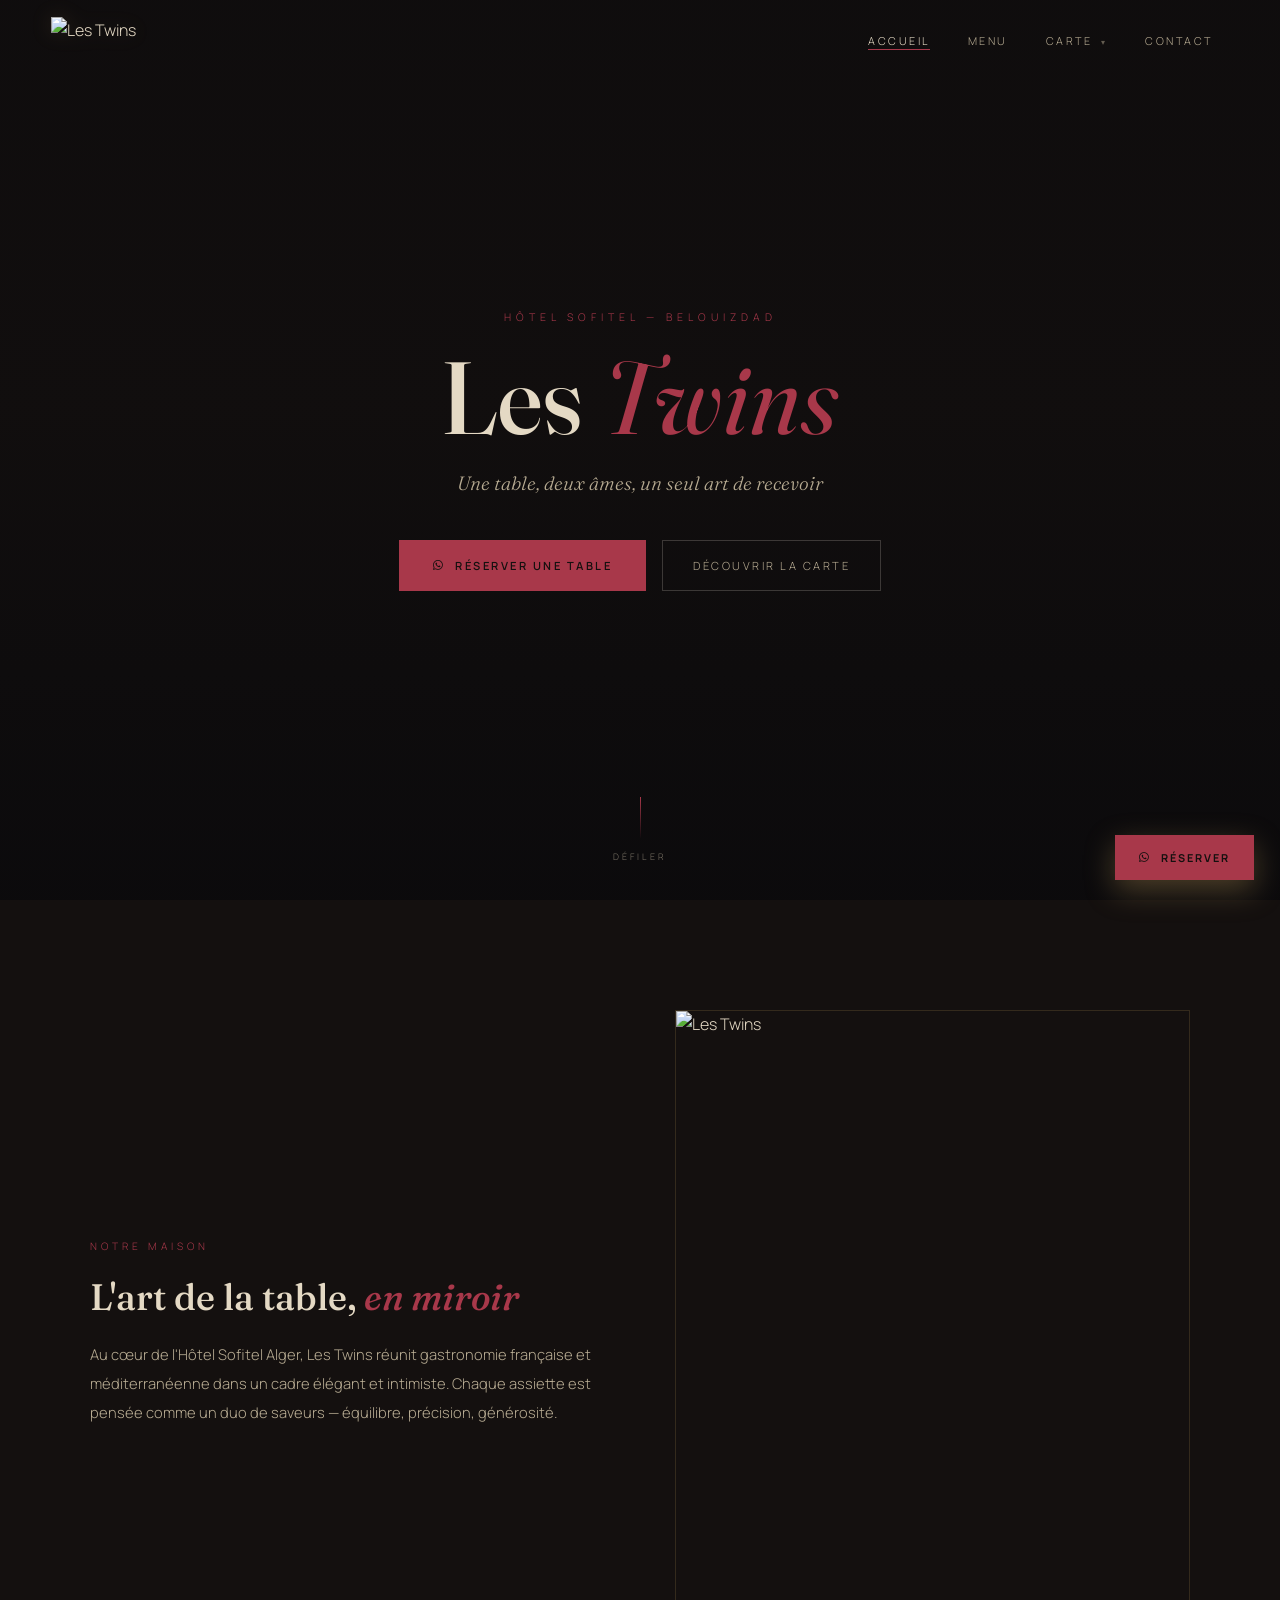
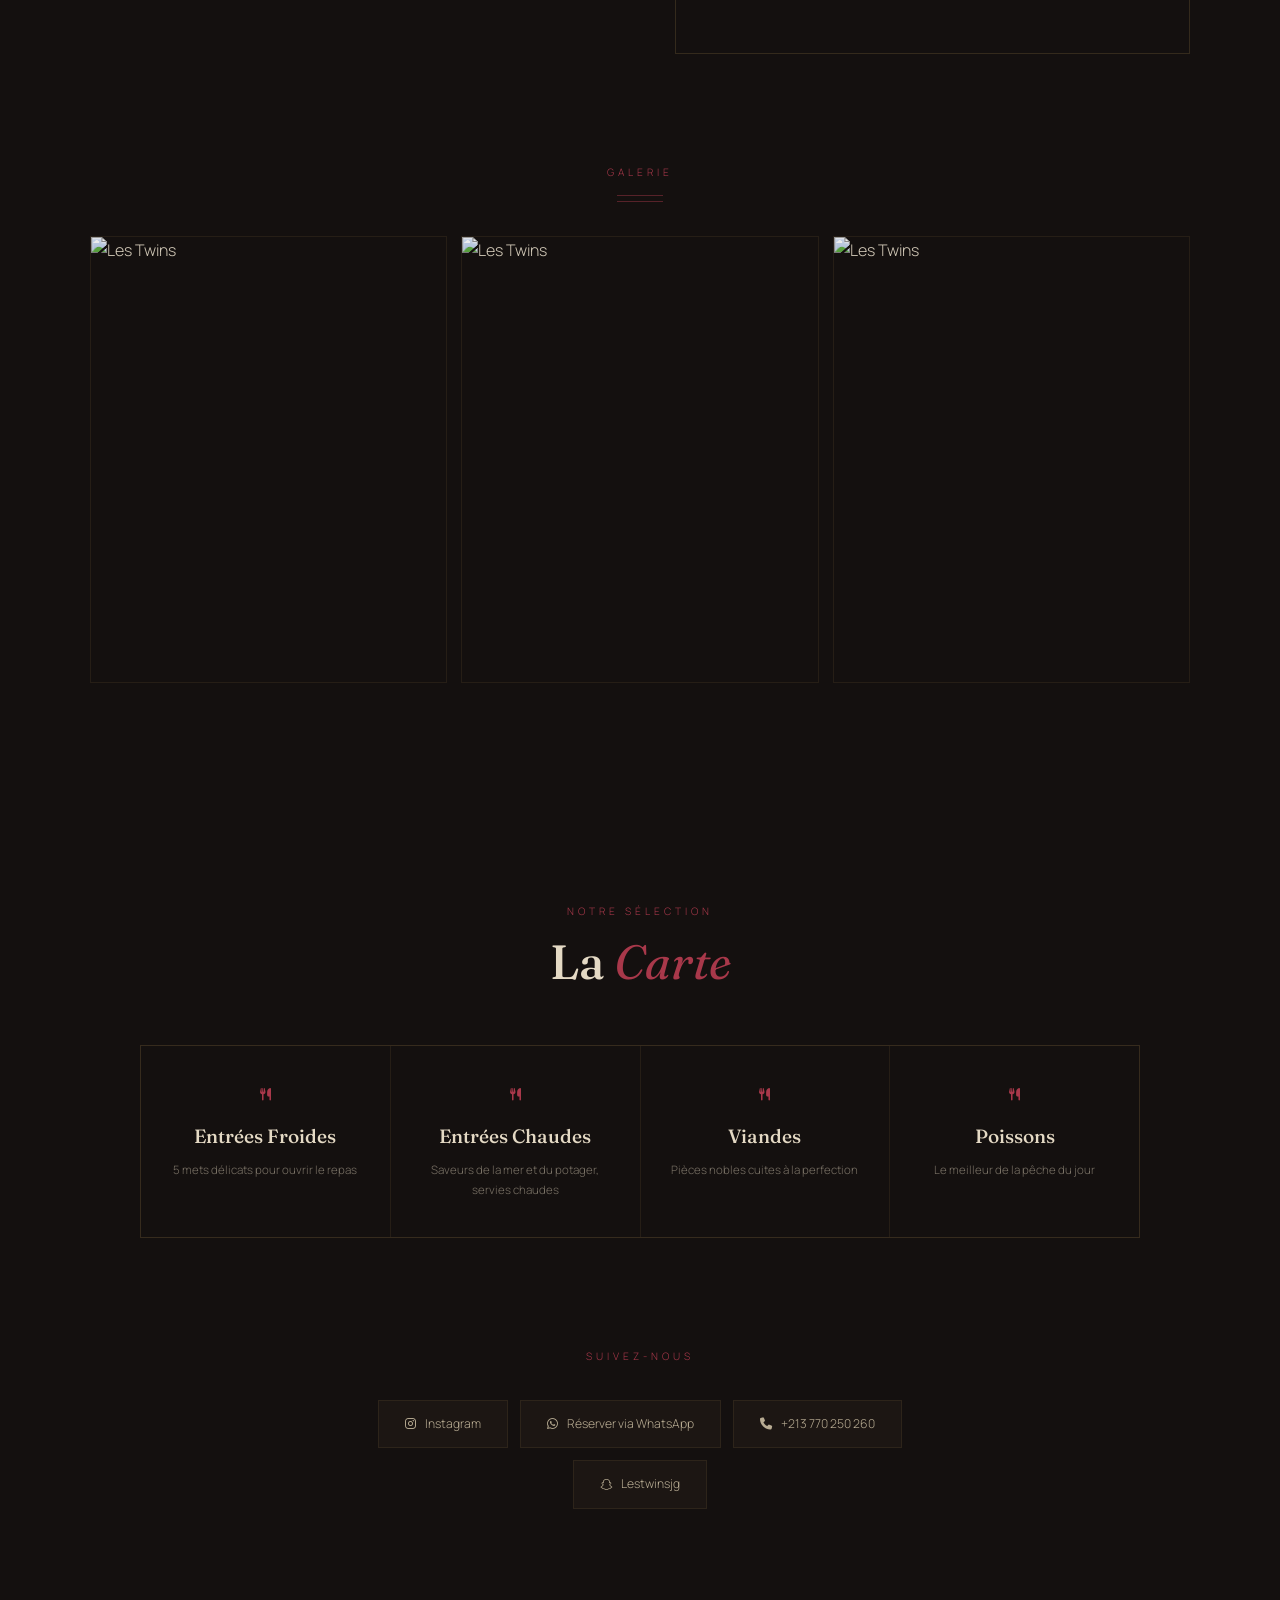
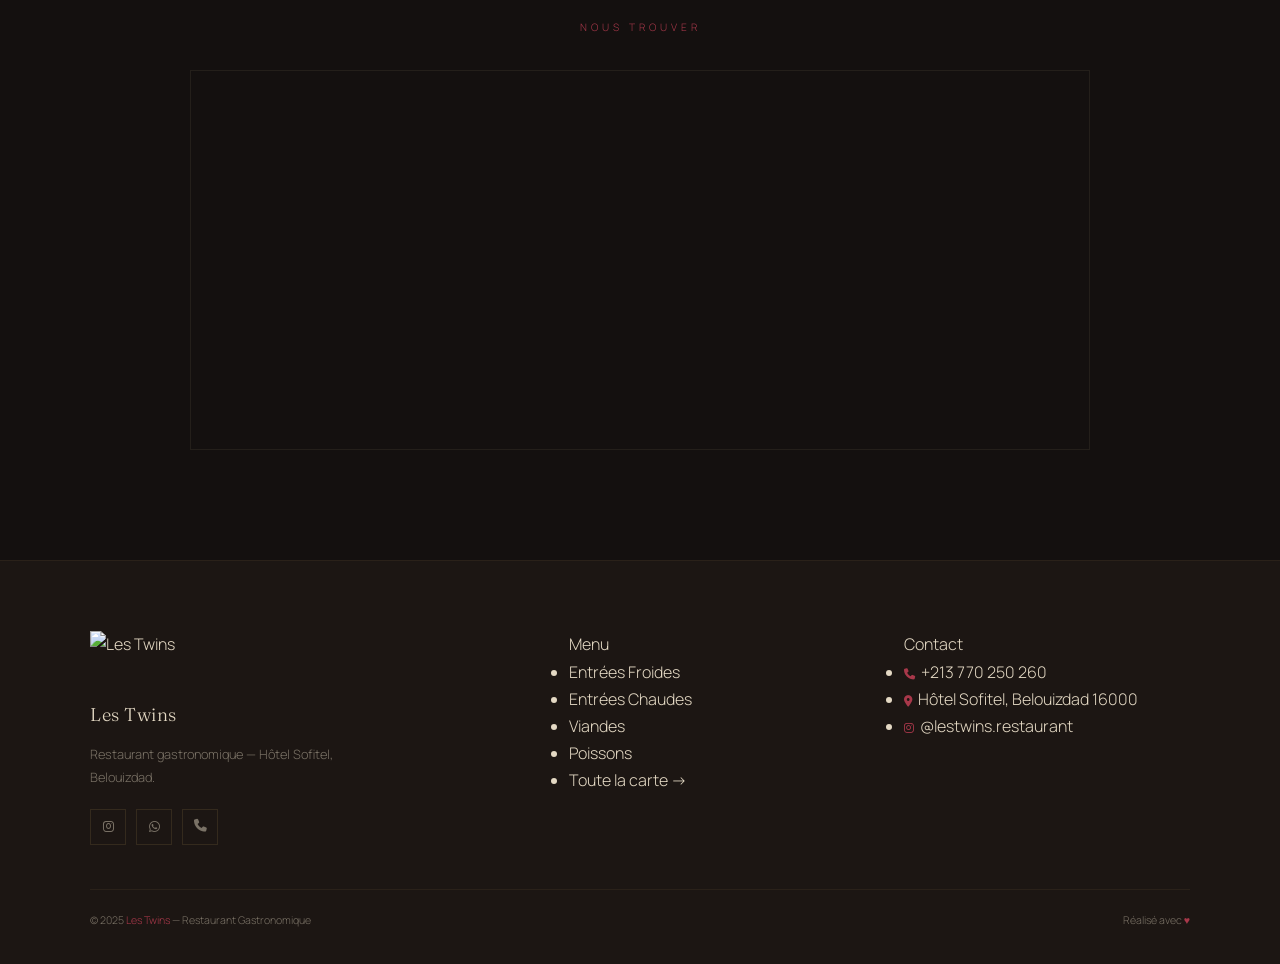
==== index.html @ 62b7a2c0 "Add files via upload" ====
<!DOCTYPE html>
<html lang="fr">
<head>
<meta charset="UTF-8">
<meta name="viewport" content="width=device-width,initial-scale=1,viewport-fit=cover">
<meta name="theme-color" content="#14100F">
<title>Accueil — Les Twins</title>
<link rel="stylesheet" href="style.css">
<link rel="stylesheet" href="https://cdnjs.cloudflare.com/ajax/libs/font-awesome/6.5.0/css/all.min.css">
<script type="module" src="https://ajax.googleapis.com/ajax/libs/model-viewer/3.4.0/model-viewer.min.js"></script>
</head>
<body>
<nav>
  <a href="index.html" class="nav-logo"><img src="https://pub-5da1ae0fa8304945bebd02fdba49b359.r2.dev/logotwins1.png" alt="Les Twins"></a>
  <ul class="nav-links">
    <li><a href="index.html">Accueil</a></li>
    <li><a href="menu.html">Menu</a></li>
    <li class="nav-dd">
      <a href="menu.html">Carte <span class="caret">&#9662;</span></a>
      <ul class="dd-menu"><li><a href="entrees-froides.html">Entrées Froides</a></li><li><a href="entrees-chaudes.html">Entrées Chaudes</a></li><li><a href="viandes.html">Viandes</a></li><li><a href="poissons.html">Poissons</a></li></ul>
    </li>
    <li><a href="contact.html">Contact</a></li>
  </ul>
  <div class="hamburger" id="burger"><span></span><span></span><span></span></div>
</nav>
<div class="mob-nav" id="mobNav">
  <a href="index.html">Accueil</a>
  <a href="menu.html">Menu</a>
  <div class="mob-sec-label">— La Carte —</div>
  <a href="entrees-froides.html">Entrées Froides</a><a href="entrees-chaudes.html">Entrées Chaudes</a><a href="viandes.html">Viandes</a><a href="poissons.html">Poissons</a>
  <a href="contact.html">Contact</a>
</div>
<section class="hero">
  <div class="hero-media"><video src="https://pub-5da1ae0fa8304945bebd02fdba49b359.r2.dev/video%20twins.mov" autoplay muted loop playsinline></video></div>
  <div class="hero-veil"></div>
  <div class="hero-content">
    <p class="hero-eyebrow">Hôtel Sofitel — Belouizdad</p>
    <h1 class="hero-name">Les <em>Twins</em></h1>
    <p class="hero-tag">Une table, deux âmes, un seul art de recevoir</p>
    <div class="hero-btns">
      <button class="btn-p" onclick="openReservation()"><i class="fab fa-whatsapp"></i> Réserver une table</button>
      <a href="menu.html" class="btn-o">Découvrir la carte</a>
    </div>
  </div>
  <div class="hero-scroll"><div class="hs-line"></div><span class="hs-txt">Défiler</span></div>
</section>
<section class="sec">
  <div class="about-grid">
    <div class="about-txt rv">
      <p class="a-eyebrow">Notre Maison</p>
      <h2>L'art de la table, <em>en miroir</em></h2>
      <p>Au cœur de l'Hôtel Sofitel Alger, Les Twins réunit gastronomie française et méditerranéenne dans un cadre élégant et intimiste. Chaque assiette est pensée comme un duo de saveurs — équilibre, précision, générosité.</p>
    </div>
    <div class="about-visual rv"><div class="av-frame"><img src="https://pub-5da1ae0fa8304945bebd02fdba49b359.r2.dev/twins1.jpg" alt="Les Twins"></div></div>
  </div>
</section>
<div class="sec" style="padding-top:0">
  <div class="sec-head" style="margin-bottom:34px"><p class="sh-eyebrow">Galerie</p><div class="twin-div"><span class="t1"></span><span class="t2"></span></div></div>
  <div class="gallery-grid">
    <div class="g-item rv"><img src="https://pub-5da1ae0fa8304945bebd02fdba49b359.r2.dev/twins1.jpg" alt="Les Twins"><div class="g-veil"></div><div class="g-cap">L'ambiance</div></div>
    <div class="g-item rv"><img src="https://pub-5da1ae0fa8304945bebd02fdba49b359.r2.dev/twins2.jpg" alt="Les Twins"><div class="g-veil"></div><div class="g-cap">La table</div></div>
    <div class="g-item rv"><img src="https://pub-5da1ae0fa8304945bebd02fdba49b359.r2.dev/twins3.jpg" alt="Les Twins"><div class="g-veil"></div><div class="g-cap">L'instant</div></div>
  </div>
</div>
<section class="sec">
  <div class="sec-head"><p class="sh-eyebrow">Notre Sélection</p><h2 class="sh-title">La <em>Carte</em></h2></div>
  <div class="menu-index"><a href="entrees-froides.html" class="mi-card rv"><span class="mi-num"><i class="fas fa-utensils"></i></span><div class="mi-name">Entrées Froides</div><div class="mi-desc">5 mets délicats pour ouvrir le repas</div></a><a href="entrees-chaudes.html" class="mi-card rv"><span class="mi-num"><i class="fas fa-utensils"></i></span><div class="mi-name">Entrées Chaudes</div><div class="mi-desc">Saveurs de la mer et du potager, servies chaudes</div></a><a href="viandes.html" class="mi-card rv"><span class="mi-num"><i class="fas fa-utensils"></i></span><div class="mi-name">Viandes</div><div class="mi-desc">Pièces nobles cuites à la perfection</div></a><a href="poissons.html" class="mi-card rv"><span class="mi-num"><i class="fas fa-utensils"></i></span><div class="mi-name">Poissons</div><div class="mi-desc">Le meilleur de la pêche du jour</div></a></div>
</section>
<section class="sec" style="padding-top:0">
  <div class="sec-head" style="margin-bottom:34px"><p class="sh-eyebrow">Suivez-nous</p></div>
  <div class="socials-grid">
    <a href="https://www.instagram.com/lestwins.restaurant/?hl=en" target="_blank" class="soc-btn rv"><i class="fab fa-instagram"></i> Instagram</a>
    <a href="https://wa.me/213555474087" target="_blank" class="soc-btn rv"><i class="fab fa-whatsapp"></i> Réserver via WhatsApp</a>
    <a href="tel:+213770250260" class="soc-btn rv"><i class="fas fa-phone"></i> +213 770 250 260</a>
    <a href="#" class="soc-btn rv"><i class="fab fa-snapchat"></i> Lestwinsjg</a>
  </div>
</section>
<section class="sec" style="padding-top:0">
  <div class="sec-head" style="margin-bottom:34px"><p class="sh-eyebrow">Nous Trouver</p></div>
  <div class="map-wrap"><iframe src="https://maps.google.com/maps?q=Q32F%2BC5%2BBelouizdad&output=embed&z=16&hl=fr" loading="lazy" title="Les Twins"></iframe></div>
</section>
<button class="res-float" onclick="openReservation()"><i class="fab fa-whatsapp"></i> Réserver</button>
<div class="res-modal">
  <div class="rm-bg" onclick="closeReservation()"></div>
  <div class="rm-form">
    <button class="rm-close" onclick="closeReservation()">&times;</button>
    <h3>Réserver une <em>table</em></h3>
    <p class="rm-sub">Nous vous répondrons directement sur WhatsApp</p>
    <div class="f-group"><div class="f-label">Nom</div><input class="f-input" id="r-name" placeholder="Votre nom"></div>
    <div class="f-group"><div class="f-label">Téléphone</div><input class="f-input" id="r-phone" type="tel" placeholder="0X XX XX XX XX"></div>
    <div class="f-row">
      <div class="f-group"><div class="f-label">Date</div><input class="f-input" id="r-date" type="date"></div>
      <div class="f-group"><div class="f-label">Heure</div><input class="f-input" id="r-time" type="time"></div>
    </div>
    <div class="f-group"><div class="f-label">Nombre de couverts</div><input class="f-input" id="r-covers" type="number" min="1" placeholder="2"></div>
    <div class="f-group"><div class="f-label">Notes (optionnel)</div><input class="f-input" id="r-notes" placeholder="Allergie, occasion spéciale..."></div>
    <button class="rm-submit" onclick="submitReservation()"><i class="fab fa-whatsapp" style="font-size:1.05rem"></i> Envoyer la demande</button>
  </div>
</div>
<footer>
  <div class="ft-inner">
    <div class="ft-brand">
      <img src="https://pub-5da1ae0fa8304945bebd02fdba49b359.r2.dev/logotwins1.png" alt="Les Twins">
      <div class="fb-name">Les Twins</div>
      <p>Restaurant gastronomique — Hôtel Sofitel, Belouizdad.</p>
      <div class="ft-soc">
        <a href="https://www.instagram.com/lestwins.restaurant/?hl=en" target="_blank"><i class="fab fa-instagram"></i></a>
        <a href="https://wa.me/213555474087" target="_blank"><i class="fab fa-whatsapp"></i></a>
        <a href="tel:+213770250260"><i class="fas fa-phone"></i></a>
      </div>
    </div>
    <div><div class="fc-hd">Menu</div><ul class="ft-links"><li><a href="entrees-froides.html">Entrées Froides</a></li><li><a href="entrees-chaudes.html">Entrées Chaudes</a></li><li><a href="viandes.html">Viandes</a></li><li><a href="poissons.html">Poissons</a></li><li><a href="menu.html">Toute la carte →</a></li></ul></div>
    <div><div class="fc-hd">Contact</div><ul class="ft-links">
      <li><i class="fas fa-phone" style="color:var(--gold);margin-right:6px;font-size:.7rem"></i><a href="tel:+213770250260">+213 770 250 260</a></li>
      <li><i class="fas fa-location-dot" style="color:var(--gold);margin-right:6px;font-size:.7rem"></i>Hôtel Sofitel, Belouizdad 16000</li>
      <li><i class="fab fa-instagram" style="color:var(--gold);margin-right:6px;font-size:.7rem"></i><a href="https://www.instagram.com/lestwins.restaurant/?hl=en" target="_blank">@lestwins.restaurant</a></li>
    </ul></div>
  </div>
  <div class="ft-base"><p>© 2025 <span>Les Twins</span> — Restaurant Gastronomique</p><p>Réalisé avec <span>♥</span></p></div>
</footer>
<script src="script.js"></script></body></html>
---- style.css ----
/* ═══ LES TWINS — style.css ═══
   Palette: warm charcoal #14100F, beige #E4D9C4, grenat (garnet) #7A1F2B,
   grenat-deep #591420, warm gray #8C8478
   Signature: mirrored "twin" dividers — two thin lines that echo each
   other with a gap, used at section breaks instead of a single rule. */
@import url('https://fonts.googleapis.com/css2?family=Fraunces:ital,opsz,wght@0,9..144,300;0,9..144,400;0,9..144,500;0,9..144,600;1,9..144,400&family=Manrope:wght@300;400;500;600;700&display=swap');

*,*::before,*::after{box-sizing:border-box;margin:0;padding:0}
:root{
  --ink:#14100F;--panel:#1C1613;--panel2:#241C18;
  --gold:#A8384A;--gold-soft:rgba(168,56,74,.45);--gold-dim:rgba(168,56,74,.14);
  --wine:#7A1F2B;--wine-soft:rgba(122,31,43,.55);
  --ivory:#E4D9C4;--ivory-dim:#B8AC93;--gray:#7A7266;
  --f-display:'Fraunces',serif;--f-body:'Manrope',sans-serif;
  --ease:cubic-bezier(.22,1,.36,1);
}
html{scroll-behavior:smooth}
body{font-family:var(--f-body);background:var(--ink);color:var(--ivory);line-height:1.7;overflow-x:hidden;-webkit-font-smoothing:antialiased;font-weight:300}
a{color:var(--ivory);text-decoration:none;transition:color .3s}
a:hover{color:var(--gold)}
img,video{max-width:100%;display:block}
::selection{background:var(--gold);color:var(--ink)}
button{font-family:var(--f-body)}
@keyframes riseIn{from{opacity:0;transform:translateY(30px)}to{opacity:1;transform:none}}
@keyframes fadeIn{from{opacity:0}to{opacity:1}}
@keyframes twinPulse{0%,100%{opacity:.35}50%{opacity:.9}}

/* twin divider signature */
.twin-div{display:flex;flex-direction:column;align-items:center;gap:5px;margin:0 auto}
.twin-div span{display:block;height:1px;background:var(--gold-soft)}
.twin-div .t1{width:46px}
.twin-div .t2{width:46px;animation:twinPulse 3.2s ease-in-out infinite}

/* ── Nav ── */
nav{position:fixed;top:0;left:0;width:100%;z-index:999;display:flex;align-items:center;justify-content:space-between;padding:0 4%;height:80px;transition:all .5s var(--ease);border-bottom:1px solid transparent}
nav.scrolled{background:rgba(11,10,12,.92);backdrop-filter:blur(16px);-webkit-backdrop-filter:blur(16px);border-bottom-color:rgba(198,161,91,.08)}
.nav-logo img{height:46px;width:auto;object-fit:contain;filter:drop-shadow(0 0 10px rgba(198,161,91,.15))}
.nav-links{display:flex;list-style:none;gap:6px;align-items:center}
.nav-links a{font-size:.68rem;letter-spacing:2.5px;text-transform:uppercase;padding:10px 16px;color:var(--ivory-dim);position:relative}
.nav-links a::after{content:'';position:absolute;bottom:8px;left:16px;right:16px;height:1px;background:var(--gold);transform:scaleX(0);transition:transform .35s var(--ease)}
.nav-links a:hover::after,.nav-links a.active::after{transform:none}
.nav-links a:hover,.nav-links a.active{color:var(--ivory)}
.nav-dd{position:relative}
.nav-dd .dd-menu{display:none;position:absolute;top:calc(100% + 6px);left:50%;transform:translateX(-50%);background:var(--panel);border:1px solid rgba(198,161,91,.12);padding:10px 0;min-width:220px;box-shadow:0 20px 50px rgba(0,0,0,.5)}
.nav-dd:hover .dd-menu{display:block}
.dd-menu a{display:block;padding:10px 22px;font-size:.7rem;white-space:nowrap;color:var(--ivory-dim)}
.dd-menu a:hover{background:var(--gold-dim);color:var(--ivory)}
.caret{font-size:.5rem;margin-left:4px;opacity:.5}
.hamburger{display:none;flex-direction:column;gap:6px;cursor:pointer;z-index:1001;padding:8px}
.hamburger span{display:block;width:24px;height:1px;background:var(--ivory);transition:all .35s var(--ease)}
.hamburger.open span:nth-child(1){transform:translateY(7px) rotate(45deg)}
.hamburger.open span:nth-child(2){opacity:0}
.hamburger.open span:nth-child(3){transform:translateY(-7px) rotate(-45deg)}
.mob-nav{display:none;position:fixed;inset:0;background:rgba(11,10,12,.98);backdrop-filter:blur(20px);z-index:998;flex-direction:column;align-items:center;justify-content:center;gap:8px;opacity:0;pointer-events:none;transition:opacity .4s;overflow-y:auto;padding:90px 20px 40px}
.mob-nav.open{display:flex;opacity:1;pointer-events:auto}
.mob-nav a{font-family:var(--f-display);font-size:1.05rem;letter-spacing:1px;color:var(--ivory-dim);padding:9px 24px}
.mob-nav a:hover{color:var(--gold)}
.mob-sec-label{font-size:.6rem;letter-spacing:3px;color:var(--gold);text-transform:uppercase;margin:12px 0 4px;opacity:.75}

/* ── Hero ── */
.hero{position:relative;min-height:100vh;display:flex;align-items:center;justify-content:center;overflow:hidden;background:var(--ink)}
.hero-media{position:absolute;inset:0;z-index:1}
.hero-media video,.hero-media img{width:100%;height:100%;object-fit:cover;opacity:.4}
.hero-veil{position:absolute;inset:0;z-index:2;background:linear-gradient(180deg,rgba(11,10,12,.55) 0%,rgba(11,10,12,.35) 45%,rgba(11,10,12,.94) 100%)}
.hero-content{position:relative;z-index:3;text-align:center;padding:0 24px;max-width:760px}
.hero-eyebrow{font-size:.66rem;letter-spacing:5px;text-transform:uppercase;color:var(--gold);margin-bottom:20px}
.hero-name{font-family:var(--f-display);font-size:clamp(3.2rem,10vw,6.4rem);font-weight:500;color:var(--ivory);line-height:.98;letter-spacing:.01em;margin-bottom:20px}
.hero-name em{font-style:italic;color:var(--gold);font-weight:400}
.hero-tag{font-family:var(--f-display);font-style:italic;font-size:clamp(1rem,2vw,1.2rem);color:var(--ivory-dim);margin-bottom:40px}
.hero-btns{display:flex;gap:16px;justify-content:center;flex-wrap:wrap}
.hero-scroll{position:absolute;bottom:36px;left:50%;transform:translateX(-50%);z-index:3;display:flex;flex-direction:column;align-items:center;gap:10px;animation:fadeIn 1.6s var(--ease) 1s both}
.hs-line{width:1px;height:42px;background:linear-gradient(to bottom,var(--gold),transparent)}
.hs-txt{font-size:.56rem;letter-spacing:3px;text-transform:uppercase;color:var(--gray)}

.btn-p{display:inline-flex;align-items:center;gap:10px;padding:16px 34px;background:var(--gold);color:var(--ink);font-size:.7rem;font-weight:600;letter-spacing:2.5px;text-transform:uppercase;border:none;cursor:pointer;transition:all .4s var(--ease)}
.btn-p:hover{background:#D8B876;transform:translateY(-2px)}
.btn-o{display:inline-flex;align-items:center;gap:10px;padding:15px 30px;background:transparent;color:var(--ivory-dim);font-size:.7rem;letter-spacing:2.5px;text-transform:uppercase;border:1px solid rgba(237,231,218,.2);cursor:pointer;transition:all .4s var(--ease)}
.btn-o:hover{border-color:var(--gold);color:var(--gold)}

/* ── Sections ── */
.sec{padding:110px 5%;position:relative}
.sec-head{max-width:1100px;margin:0 auto 56px;text-align:center}
.sh-eyebrow{font-size:.64rem;letter-spacing:4px;text-transform:uppercase;color:var(--gold);margin-bottom:14px}
.sh-title{font-family:var(--f-display);font-size:clamp(1.9rem,4.2vw,3rem);font-weight:500;color:var(--ivory);line-height:1.15}
.sh-title em{font-style:italic;color:var(--gold);font-weight:400}
.sh-sub{font-family:var(--f-display);font-style:italic;color:var(--ivory-dim);font-size:1rem;margin-top:14px;max-width:520px;margin-left:auto;margin-right:auto}

/* ── About ── */
.about-grid{max-width:1100px;margin:0 auto;display:grid;grid-template-columns:1fr 1fr;gap:70px;align-items:center}
.about-txt .a-eyebrow{font-size:.64rem;letter-spacing:4px;text-transform:uppercase;color:var(--gold);margin-bottom:16px}
.about-txt h2{font-family:var(--f-display);font-size:clamp(1.7rem,3.2vw,2.3rem);font-weight:500;line-height:1.28;margin-bottom:20px}
.about-txt h2 em{font-style:italic;color:var(--gold)}
.about-txt p{font-size:.92rem;color:var(--ivory-dim);line-height:1.95}
.about-visual{position:relative}
.av-frame{position:relative;aspect-ratio:4/5;overflow:hidden;border:1px solid rgba(198,161,91,.18)}
.av-frame img{width:100%;height:100%;object-fit:cover;transition:transform 1.1s var(--ease)}
.about-visual:hover .av-frame img{transform:scale(1.05)}

/* ── Gallery ── */
.gallery-grid{max-width:1100px;margin:0 auto;display:grid;grid-template-columns:repeat(3,1fr);gap:14px}
.g-item{position:relative;overflow:hidden;aspect-ratio:4/5;border:1px solid rgba(198,161,91,.1)}
.g-item img{width:100%;height:100%;object-fit:cover;transition:transform 1s var(--ease),filter 1s;filter:saturate(.9) brightness(.92)}
.g-item:hover img{transform:scale(1.06);filter:saturate(1.05) brightness(1)}
.g-item .g-veil{position:absolute;inset:0;background:linear-gradient(to top,rgba(11,10,12,.75),transparent 55%);opacity:0;transition:opacity .5s}
.g-item:hover .g-veil{opacity:1}
.g-item .g-cap{position:absolute;bottom:18px;left:20px;font-family:var(--f-display);font-style:italic;font-size:.85rem;color:var(--ivory);opacity:0;transform:translateY(10px);transition:all .5s var(--ease)}
.g-item:hover .g-cap{opacity:1;transform:none}

/* ── Menu index ── */
.menu-index{max-width:1000px;margin:0 auto;display:grid;grid-template-columns:repeat(auto-fit,minmax(220px,1fr));gap:1px;background:rgba(198,161,91,.1);border:1px solid rgba(198,161,91,.1)}
.mi-card{background:var(--ink);padding:38px 30px;position:relative;overflow:hidden;transition:background .4s var(--ease);text-align:center}
.mi-card::before{content:'';position:absolute;left:0;right:0;top:0;height:2px;background:var(--gold);transform:scaleX(0);transition:transform .4s var(--ease)}
.mi-card:hover{background:var(--panel)}
.mi-card:hover::before{transform:none}
.mi-card .mi-num{font-family:var(--f-display);font-style:italic;color:var(--gold);font-size:.78rem;margin-bottom:14px;display:block}
.mi-card .mi-name{font-family:var(--f-display);font-size:1.2rem;font-weight:500;color:var(--ivory);margin-bottom:8px}
.mi-card .mi-desc{font-size:.72rem;color:var(--gray)}

/* ── Section bar ── */
.section-bar{position:sticky;top:80px;z-index:90;background:rgba(11,10,12,.95);backdrop-filter:blur(14px);-webkit-backdrop-filter:blur(14px);border-bottom:1px solid rgba(198,161,91,.08);overflow-x:auto;scrollbar-width:none}
.section-bar::-webkit-scrollbar{display:none}
.sb-inner{display:flex;max-width:1000px;margin:0 auto;padding:0 4%;justify-content:center}
.sb-link{font-size:.66rem;letter-spacing:2px;text-transform:uppercase;padding:16px 20px;color:var(--gray);white-space:nowrap;position:relative;transition:color .3s}
.sb-link::after{content:'';position:absolute;bottom:0;left:20px;right:20px;height:2px;background:var(--gold);transform:scaleX(0);transition:transform .35s var(--ease)}
.sb-link:hover{color:var(--ivory-dim)}
.sb-link.active{color:var(--ivory)}
.sb-link.active::after{transform:none}

/* ── Dishes ── */
.dish-wrap{max-width:1100px;margin:0 auto}
.dish-grid{display:grid;grid-template-columns:repeat(auto-fill,minmax(300px,1fr));gap:20px}
.dish{background:var(--panel);border:1px solid rgba(198,161,91,.08);overflow:hidden;transition:all .5s var(--ease)}
.dish:hover{border-color:rgba(198,161,91,.28);transform:translateY(-4px);box-shadow:0 22px 46px -18px rgba(0,0,0,.65)}
.dish-view{position:relative;height:230px;background:var(--panel2);display:flex;align-items:center;justify-content:center;overflow:hidden}
.dish-view model-viewer{width:100%;height:100%;--poster-color:transparent}
.dish-view.empty .dv-soon{color:var(--gray);font-size:.6rem;letter-spacing:3px;text-transform:uppercase;display:flex;flex-direction:column;align-items:center;gap:10px}
.dish-view.empty .dv-soon i{font-size:1.15rem;color:rgba(198,161,91,.35)}
.dish-body{padding:22px 24px 24px}
.dish-name{font-family:var(--f-display);font-size:1.12rem;font-weight:500;color:var(--ivory);margin-bottom:5px}
.dish-desc{font-size:.78rem;color:var(--gray);margin-bottom:16px;line-height:1.6}
.dish-price{font-family:var(--f-display);font-style:italic;font-size:1.3rem;color:var(--gold)}
.dish-price .da{font-size:.62rem;font-style:normal;color:var(--gray);letter-spacing:1px;margin-left:4px}

/* ── Reservation ── */
.res-float{position:fixed;bottom:26px;right:26px;z-index:900;display:flex;align-items:center;gap:10px;padding:15px 24px;background:var(--gold);color:var(--ink);font-size:.68rem;font-weight:700;letter-spacing:2px;text-transform:uppercase;cursor:pointer;border:none;box-shadow:0 10px 30px rgba(198,161,91,.35);transition:all .35s var(--ease)}
.res-float:hover{background:#D8B876;transform:translateY(-3px)}
.res-modal{position:fixed;inset:0;z-index:1100;display:none;align-items:center;justify-content:center;padding:20px}
.res-modal.show{display:flex}
.rm-bg{position:absolute;inset:0;background:rgba(0,0,0,.78)}
.rm-form{position:relative;background:var(--panel);border:1px solid rgba(198,161,91,.2);padding:42px 36px;max-width:460px;width:100%;max-height:92vh;overflow-y:auto;animation:riseIn .45s var(--ease)}
.rm-form h3{font-family:var(--f-display);font-size:1.5rem;font-weight:500;margin-bottom:6px}
.rm-form h3 em{font-style:italic;color:var(--gold)}
.rm-sub{font-size:.76rem;color:var(--gray);margin-bottom:28px}
.f-group{margin-bottom:18px}
.f-label{display:block;font-size:.6rem;letter-spacing:2.5px;text-transform:uppercase;color:var(--ivory-dim);margin-bottom:9px}
.f-input{width:100%;padding:13px 16px;background:var(--panel2);border:1px solid rgba(198,161,91,.14);color:var(--ivory);font-size:16px;font-family:var(--f-body);transition:border-color .3s}
.f-input:focus{outline:none;border-color:var(--gold)}
.f-input::placeholder{color:var(--gray)}
.f-row{display:grid;grid-template-columns:1fr 1fr;gap:14px}
.rm-submit{width:100%;padding:16px;background:#1FAF5A;color:#fff;border:none;font-size:.72rem;letter-spacing:2.5px;text-transform:uppercase;cursor:pointer;display:flex;align-items:center;justify-content:center;gap:9px;margin-top:24px;transition:background .3s}
.rm-submit:hover{background:#178A47}
.rm-close{position:absolute;top:18px;right:18px;background:none;border:none;color:var(--gray);font-size:1.3rem;cursor:pointer}
.rm-close:hover{color:var(--gold)}

/* ── Contact / socials / map ── */
.contact-grid{max-width:1000px;margin:0 auto;display:grid;grid-template-columns:1fr 1fr;gap:60px;align-items:start}
.ct-list{display:flex;flex-direction:column;gap:2px}
.ct-item{display:flex;align-items:center;gap:18px;padding:20px 22px;background:var(--panel);border-left:2px solid transparent;transition:all .4s var(--ease)}
.ct-item:hover{border-left-color:var(--gold);background:var(--panel2)}
.ct-icon{width:40px;height:40px;border:1px solid rgba(198,161,91,.25);display:flex;align-items:center;justify-content:center;color:var(--gold);font-size:.85rem;flex-shrink:0}
.ct-label{font-size:.56rem;letter-spacing:2.5px;text-transform:uppercase;color:var(--gray);margin-bottom:3px}
.ct-value{font-size:.85rem;color:var(--ivory)}
.ct-actions{display:flex;flex-direction:column;gap:12px}
.socials-grid{display:flex;flex-wrap:wrap;justify-content:center;gap:12px;max-width:640px;margin:0 auto}
.soc-btn{display:inline-flex;align-items:center;gap:9px;padding:13px 26px;background:var(--panel);border:1px solid rgba(198,161,91,.1);font-size:.76rem;color:var(--ivory-dim);transition:all .4s var(--ease)}
.soc-btn:hover{border-color:var(--gold);background:var(--gold-dim);color:var(--ivory)}
.map-wrap{max-width:900px;margin:0 auto;overflow:hidden;height:380px;border:1px solid rgba(198,161,91,.1);filter:grayscale(.5) contrast(1.05)}
.map-wrap iframe{width:100%;height:100%;border:0}

/* ── Footer ── */
footer{background:var(--panel);border-top:1px solid rgba(198,161,91,.08);padding:70px 5% 34px}
.ft-inner{max-width:1100px;margin:0 auto;display:grid;grid-template-columns:1.5fr 1fr 1fr;gap:50px}
.ft-brand img{height:52px;width:auto;object-fit:contain}
.ft-brand .fb-name{font-family:var(--f-display);font-size:1.15rem;margin-top:16px;letter-spacing:.5px}
.ft-brand p{font-size:.8rem;color:var(--gray);margin-top:12px;max-width:260px;line-height:1.8}
.ft-soc{display:flex;gap:10px;margin-top:20px}
.ft-soc a{width:36px;height:36px;border:1px solid rgba(198,161,91,.14);display:flex;align-items:center;justify-content:center;color:var(--gray);font-size:.8rem;transition:all .35s}
.ft-soc a:hover{border-color:var(--gold);color:var(--gold)}
.ft-col .fc-hd{font-size:.6rem;letter-spacing:3px;text-transform:uppercase;color:var(--gold);margin-bottom:18px}
.ft-col ul{list-style:none}
.ft-col li{margin-bottom:9px}
.ft-col a,.ft-col span{font-size:.8rem;color:var(--gray)}
.ft-col a:hover{color:var(--ivory)}
.ft-base{max-width:1100px;margin:44px auto 0;padding-top:22px;border-top:1px solid rgba(198,161,91,.08);display:flex;justify-content:space-between;flex-wrap:wrap;gap:10px}
.ft-base p{font-size:.66rem;color:var(--gray)}
.ft-base span{color:var(--gold)}

/* ── Reveal ── */
.rv{opacity:0;transform:translateY(24px);transition:opacity .75s var(--ease),transform .75s var(--ease)}
.rv.in{opacity:1;transform:none}

/* ── Responsive ── */
@media(max-width:900px){
  .about-grid{grid-template-columns:1fr;gap:44px}
  .contact-grid{grid-template-columns:1fr;gap:40px}
  .gallery-grid{grid-template-columns:1fr;gap:12px}
  .g-item{aspect-ratio:16/10}
  .ft-inner{grid-template-columns:1fr;gap:36px}
}
@media(max-width:768px){
  .nav-links{display:none}.hamburger{display:flex}
  .sec{padding:70px 5%}
  .dish-grid{grid-template-columns:1fr}
  .hero-btns{flex-direction:column;align-items:stretch;max-width:280px;margin:0 auto}
  .f-row{grid-template-columns:1fr}
  .res-float{bottom:20px;right:20px;padding:13px 20px;font-size:.62rem}
  .rm-form{padding:32px 24px}
  nav{height:64px}
  .section-bar{top:64px}
}
@supports(padding:env(safe-area-inset-bottom)){
  .res-float{bottom:calc(20px + env(safe-area-inset-bottom))}
}
@media(prefers-reduced-motion:reduce){*,*::before,*::after{animation-duration:.01ms!important;transition-duration:.01ms!important}}
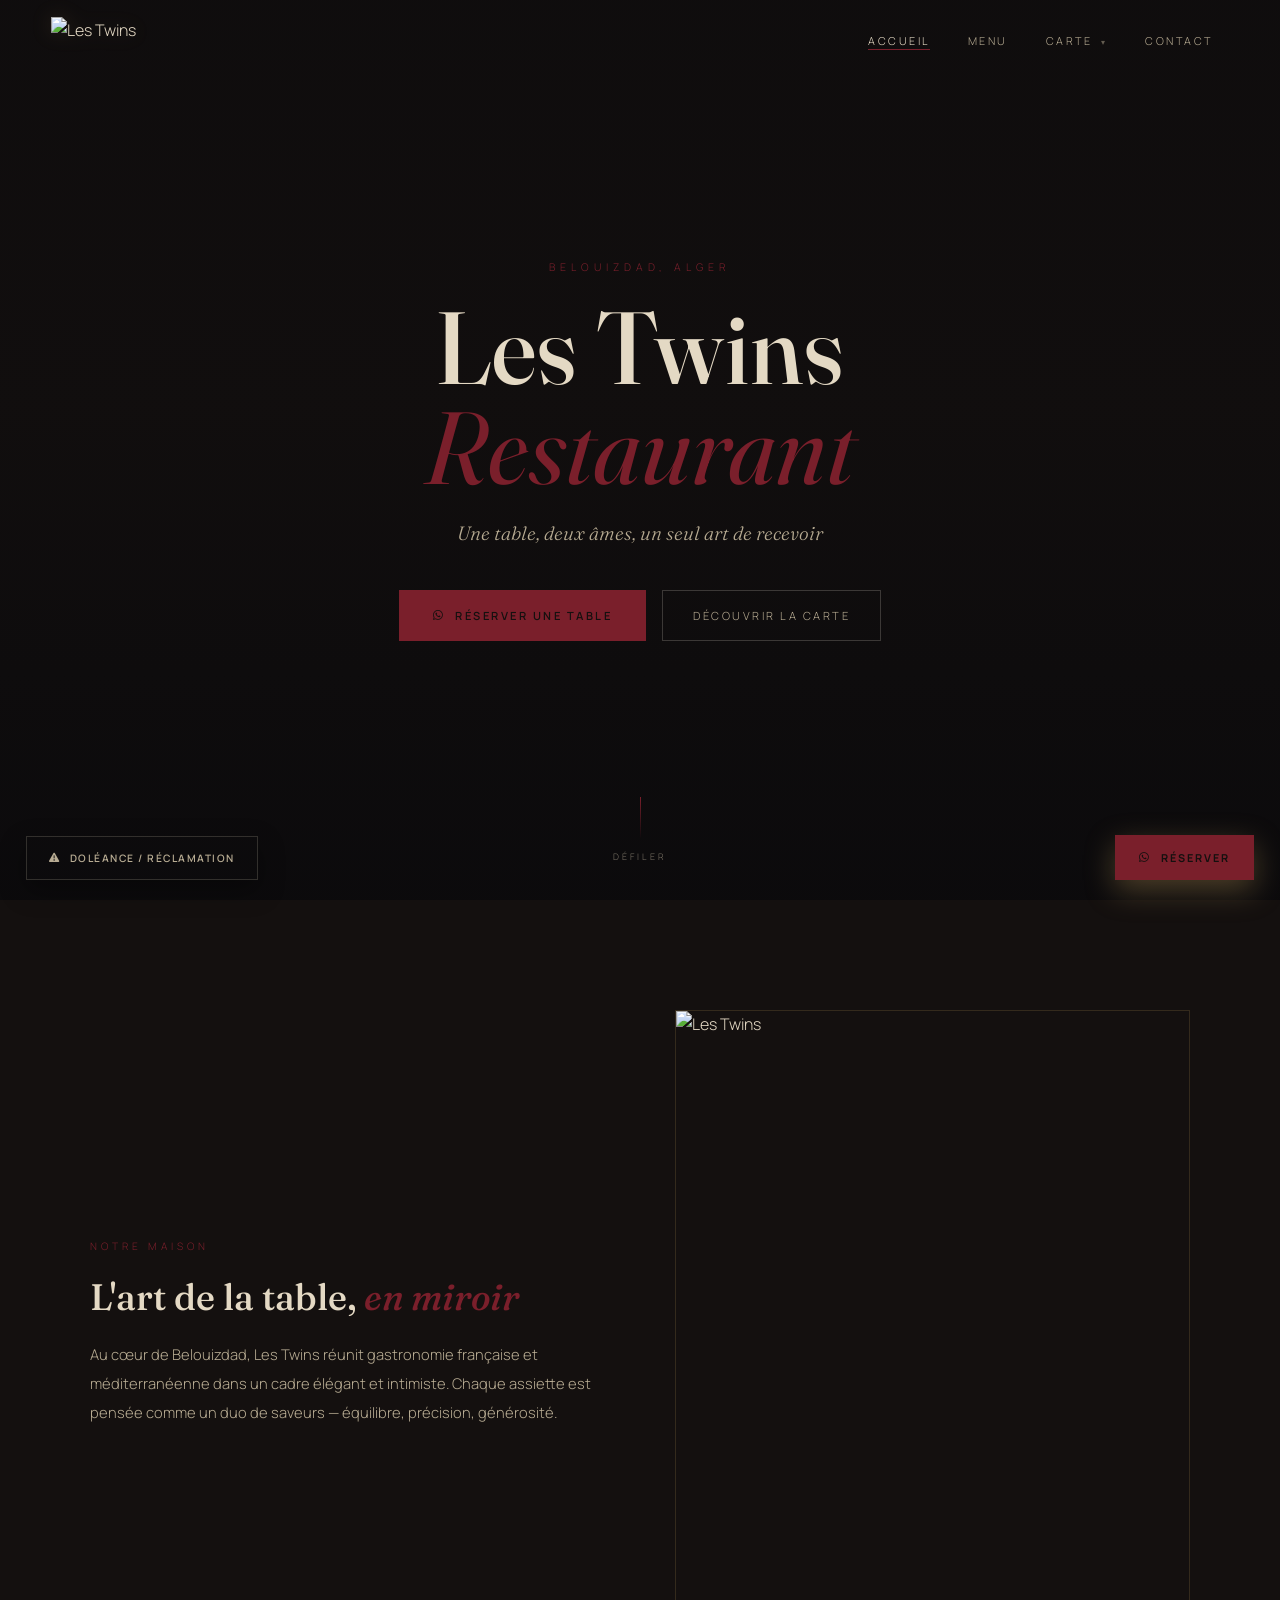
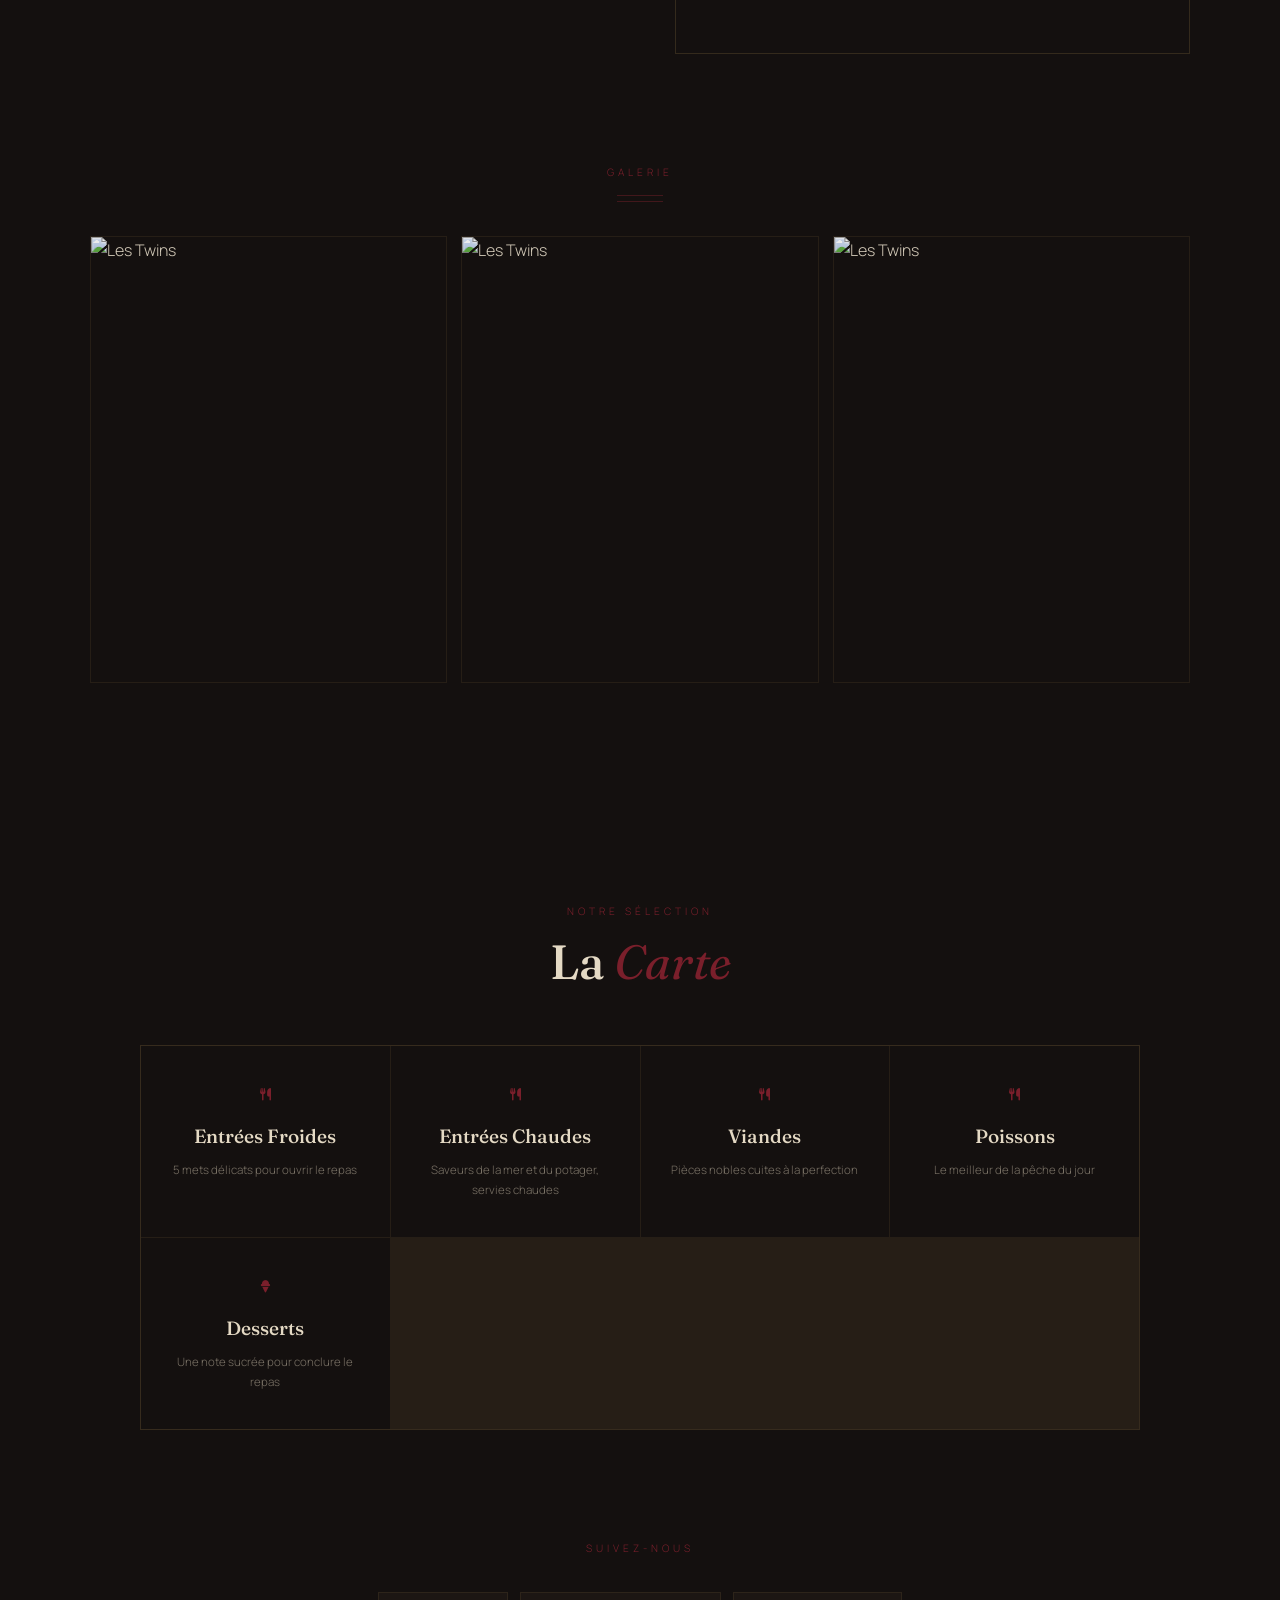
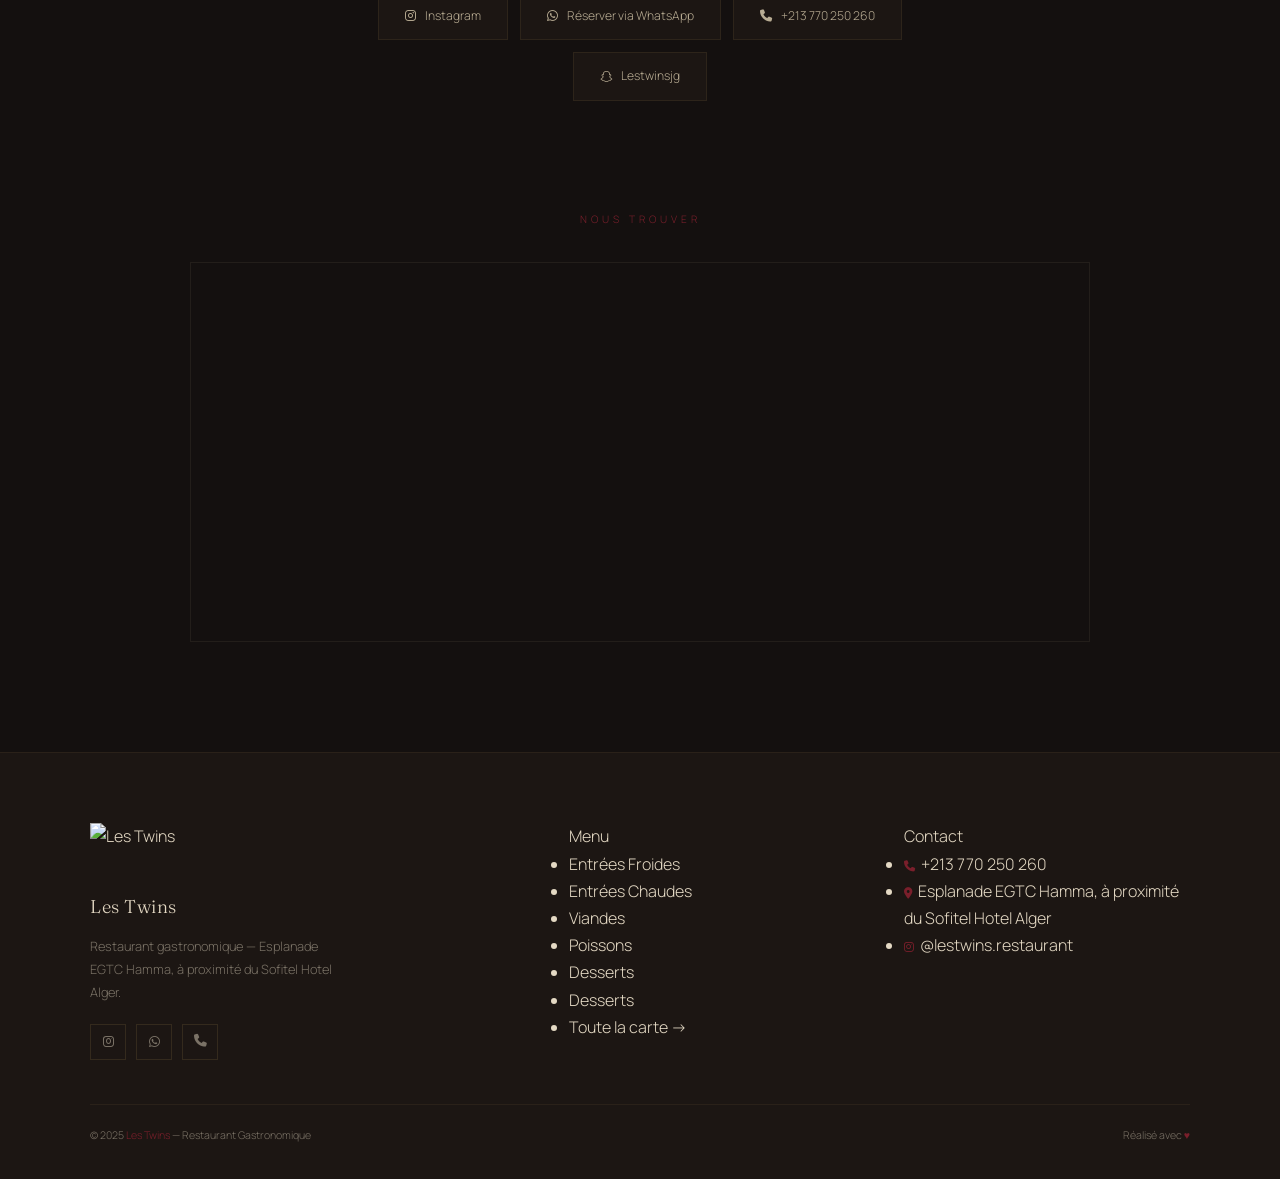
==== commit 66bd8270: "Add files via upload" ====
--- a/index.html
+++ b/index.html
@@ -17,7 +17,7 @@
     <li><a href="menu.html">Menu</a></li>
     <li class="nav-dd">
       <a href="menu.html">Carte <span class="caret">&#9662;</span></a>
-      <ul class="dd-menu"><li><a href="entrees-froides.html">Entrées Froides</a></li><li><a href="entrees-chaudes.html">Entrées Chaudes</a></li><li><a href="viandes.html">Viandes</a></li><li><a href="poissons.html">Poissons</a></li></ul>
+      <ul class="dd-menu"><li><a href="entrees-froides.html">Entrées Froides</a></li><li><a href="entrees-chaudes.html">Entrées Chaudes</a></li><li><a href="viandes.html">Viandes</a></li><li><a href="poissons.html">Poissons</a></li><li><a href="desserts.html">Desserts</a></li><li><a href="desserts.html">Desserts</a></li></ul>
     </li>
     <li><a href="contact.html">Contact</a></li>
   </ul>
@@ -27,15 +27,15 @@
   <a href="index.html">Accueil</a>
   <a href="menu.html">Menu</a>
   <div class="mob-sec-label">— La Carte —</div>
-  <a href="entrees-froides.html">Entrées Froides</a><a href="entrees-chaudes.html">Entrées Chaudes</a><a href="viandes.html">Viandes</a><a href="poissons.html">Poissons</a>
+  <a href="entrees-froides.html">Entrées Froides</a><a href="entrees-chaudes.html">Entrées Chaudes</a><a href="viandes.html">Viandes</a><a href="poissons.html">Poissons</a><a href="desserts.html">Desserts</a>
   <a href="contact.html">Contact</a>
 </div>
 <section class="hero">
   <div class="hero-media"><video src="https://pub-5da1ae0fa8304945bebd02fdba49b359.r2.dev/video%20twins.mov" autoplay muted loop playsinline></video></div>
   <div class="hero-veil"></div>
   <div class="hero-content">
-    <p class="hero-eyebrow">Hôtel Sofitel — Belouizdad</p>
-    <h1 class="hero-name">Les <em>Twins</em></h1>
+    <p class="hero-eyebrow">Belouizdad, Alger</p>
+    <h1 class="hero-name">Les Twins <em>Restaurant</em></h1>
     <p class="hero-tag">Une table, deux âmes, un seul art de recevoir</p>
     <div class="hero-btns">
       <button class="btn-p" onclick="openReservation()"><i class="fab fa-whatsapp"></i> Réserver une table</button>
@@ -49,7 +49,7 @@
     <div class="about-txt rv">
       <p class="a-eyebrow">Notre Maison</p>
       <h2>L'art de la table, <em>en miroir</em></h2>
-      <p>Au cœur de l'Hôtel Sofitel Alger, Les Twins réunit gastronomie française et méditerranéenne dans un cadre élégant et intimiste. Chaque assiette est pensée comme un duo de saveurs — équilibre, précision, générosité.</p>
+      <p>Au cœur de Belouizdad, Les Twins réunit gastronomie française et méditerranéenne dans un cadre élégant et intimiste. Chaque assiette est pensée comme un duo de saveurs — équilibre, précision, générosité.</p>
     </div>
     <div class="about-visual rv"><div class="av-frame"><img src="https://pub-5da1ae0fa8304945bebd02fdba49b359.r2.dev/twins1.jpg" alt="Les Twins"></div></div>
   </div>
@@ -64,7 +64,7 @@
 </div>
 <section class="sec">
   <div class="sec-head"><p class="sh-eyebrow">Notre Sélection</p><h2 class="sh-title">La <em>Carte</em></h2></div>
-  <div class="menu-index"><a href="entrees-froides.html" class="mi-card rv"><span class="mi-num"><i class="fas fa-utensils"></i></span><div class="mi-name">Entrées Froides</div><div class="mi-desc">5 mets délicats pour ouvrir le repas</div></a><a href="entrees-chaudes.html" class="mi-card rv"><span class="mi-num"><i class="fas fa-utensils"></i></span><div class="mi-name">Entrées Chaudes</div><div class="mi-desc">Saveurs de la mer et du potager, servies chaudes</div></a><a href="viandes.html" class="mi-card rv"><span class="mi-num"><i class="fas fa-utensils"></i></span><div class="mi-name">Viandes</div><div class="mi-desc">Pièces nobles cuites à la perfection</div></a><a href="poissons.html" class="mi-card rv"><span class="mi-num"><i class="fas fa-utensils"></i></span><div class="mi-name">Poissons</div><div class="mi-desc">Le meilleur de la pêche du jour</div></a></div>
+  <div class="menu-index"><a href="entrees-froides.html" class="mi-card rv"><span class="mi-num"><i class="fas fa-utensils"></i></span><div class="mi-name">Entrées Froides</div><div class="mi-desc">5 mets délicats pour ouvrir le repas</div></a><a href="entrees-chaudes.html" class="mi-card rv"><span class="mi-num"><i class="fas fa-utensils"></i></span><div class="mi-name">Entrées Chaudes</div><div class="mi-desc">Saveurs de la mer et du potager, servies chaudes</div></a><a href="viandes.html" class="mi-card rv"><span class="mi-num"><i class="fas fa-utensils"></i></span><div class="mi-name">Viandes</div><div class="mi-desc">Pièces nobles cuites à la perfection</div></a><a href="poissons.html" class="mi-card rv"><span class="mi-num"><i class="fas fa-utensils"></i></span><div class="mi-name">Poissons</div><div class="mi-desc">Le meilleur de la pêche du jour</div></a><a href="desserts.html" class="mi-card rv"><span class="mi-num"><i class="fas fa-ice-cream"></i></span><div class="mi-name">Desserts</div><div class="mi-desc">Une note sucrée pour conclure le repas</div></a></div>
 </section>
 <section class="sec" style="padding-top:0">
   <div class="sec-head" style="margin-bottom:34px"><p class="sh-eyebrow">Suivez-nous</p></div>
@@ -79,6 +79,19 @@
   <div class="sec-head" style="margin-bottom:34px"><p class="sh-eyebrow">Nous Trouver</p></div>
   <div class="map-wrap"><iframe src="https://maps.google.com/maps?q=Q32F%2BC5%2BBelouizdad&output=embed&z=16&hl=fr" loading="lazy" title="Les Twins"></iframe></div>
 </section>
+<button class="cpl-float" onclick="openComplaint()"><i class="fas fa-triangle-exclamation"></i> Doléance / Réclamation</button>
+<div class="cpl-modal">
+  <div class="rm-bg" onclick="closeComplaint()"></div>
+  <div class="rm-form">
+    <button class="rm-close" onclick="closeComplaint()">&times;</button>
+    <h3>Doléance / <em>Réclamation</em></h3>
+    <p class="rm-sub">Votre message nous sera transmis directement sur WhatsApp</p>
+    <div class="f-group"><div class="f-label">Nom</div><input class="f-input" id="c-name" placeholder="Votre nom"></div>
+    <div class="f-group"><div class="f-label">Téléphone (optionnel)</div><input class="f-input" id="c-phone" type="tel" placeholder="0X XX XX XX XX"></div>
+    <div class="f-group"><div class="f-label">Votre message</div><input class="f-input" id="c-msg" placeholder="Décrivez votre doléance ou réclamation"></div>
+    <button class="rm-submit" onclick="submitComplaint()"><i class="fab fa-whatsapp" style="font-size:1.05rem"></i> Envoyer</button>
+  </div>
+</div>
 <button class="res-float" onclick="openReservation()"><i class="fab fa-whatsapp"></i> Réserver</button>
 <div class="res-modal">
   <div class="rm-bg" onclick="closeReservation()"></div>
@@ -86,6 +99,7 @@
     <button class="rm-close" onclick="closeReservation()">&times;</button>
     <h3>Réserver une <em>table</em></h3>
     <p class="rm-sub">Nous vous répondrons directement sur WhatsApp</p>
+    <div class="res-notice"><i class="fas fa-clock"></i><span>Merci de bien vouloir respecter l'horaire de votre réservation. Passé un délai de <strong style="color:var(--gold)">30 minutes</strong>, la table ne pourra plus être garantie.</span></div>
     <div class="f-group"><div class="f-label">Nom</div><input class="f-input" id="r-name" placeholder="Votre nom"></div>
     <div class="f-group"><div class="f-label">Téléphone</div><input class="f-input" id="r-phone" type="tel" placeholder="0X XX XX XX XX"></div>
     <div class="f-row">
@@ -102,17 +116,17 @@
     <div class="ft-brand">
       <img src="https://pub-5da1ae0fa8304945bebd02fdba49b359.r2.dev/logotwins1.png" alt="Les Twins">
       <div class="fb-name">Les Twins</div>
-      <p>Restaurant gastronomique — Hôtel Sofitel, Belouizdad.</p>
+      <p>Restaurant gastronomique — Esplanade EGTC Hamma, à proximité du Sofitel Hotel Alger.</p>
       <div class="ft-soc">
         <a href="https://www.instagram.com/lestwins.restaurant/?hl=en" target="_blank"><i class="fab fa-instagram"></i></a>
         <a href="https://wa.me/213555474087" target="_blank"><i class="fab fa-whatsapp"></i></a>
         <a href="tel:+213770250260"><i class="fas fa-phone"></i></a>
       </div>
     </div>
-    <div><div class="fc-hd">Menu</div><ul class="ft-links"><li><a href="entrees-froides.html">Entrées Froides</a></li><li><a href="entrees-chaudes.html">Entrées Chaudes</a></li><li><a href="viandes.html">Viandes</a></li><li><a href="poissons.html">Poissons</a></li><li><a href="menu.html">Toute la carte →</a></li></ul></div>
+    <div><div class="fc-hd">Menu</div><ul class="ft-links"><li><a href="entrees-froides.html">Entrées Froides</a></li><li><a href="entrees-chaudes.html">Entrées Chaudes</a></li><li><a href="viandes.html">Viandes</a></li><li><a href="poissons.html">Poissons</a></li><li><a href="desserts.html">Desserts</a></li><li><a href="desserts.html">Desserts</a></li><li><a href="menu.html">Toute la carte →</a></li></ul></div>
     <div><div class="fc-hd">Contact</div><ul class="ft-links">
       <li><i class="fas fa-phone" style="color:var(--gold);margin-right:6px;font-size:.7rem"></i><a href="tel:+213770250260">+213 770 250 260</a></li>
-      <li><i class="fas fa-location-dot" style="color:var(--gold);margin-right:6px;font-size:.7rem"></i>Hôtel Sofitel, Belouizdad 16000</li>
+      <li><i class="fas fa-location-dot" style="color:var(--gold);margin-right:6px;font-size:.7rem"></i>Esplanade EGTC Hamma, à proximité du Sofitel Hotel Alger</li>
       <li><i class="fab fa-instagram" style="color:var(--gold);margin-right:6px;font-size:.7rem"></i><a href="https://www.instagram.com/lestwins.restaurant/?hl=en" target="_blank">@lestwins.restaurant</a></li>
     </ul></div>
   </div>
--- a/style.css
+++ b/style.css
@@ -8,8 +8,8 @@
 *,*::before,*::after{box-sizing:border-box;margin:0;padding:0}
 :root{
   --ink:#14100F;--panel:#1C1613;--panel2:#241C18;
-  --gold:#A8384A;--gold-soft:rgba(168,56,74,.45);--gold-dim:rgba(168,56,74,.14);
-  --wine:#7A1F2B;--wine-soft:rgba(122,31,43,.55);
+  --gold:#7A1F2B;--gold-soft:rgba(122,31,43,.45);--gold-dim:rgba(122,31,43,.16);
+  --wine:#5C1620;--wine-soft:rgba(92,22,32,.55);
   --ivory:#E4D9C4;--ivory-dim:#B8AC93;--gray:#7A7266;
   --f-display:'Fraunces',serif;--f-body:'Manrope',sans-serif;
   --ease:cubic-bezier(.22,1,.36,1);
@@ -135,6 +135,9 @@
 .dish-view model-viewer{width:100%;height:100%;--poster-color:transparent}
 .dish-view.empty .dv-soon{color:var(--gray);font-size:.6rem;letter-spacing:3px;text-transform:uppercase;display:flex;flex-direction:column;align-items:center;gap:10px}
 .dish-view.empty .dv-soon i{font-size:1.15rem;color:rgba(198,161,91,.35)}
+.dv-fallback{display:none;position:absolute;inset:0;align-items:center;justify-content:center;background:var(--panel2);pointer-events:none}
+.dish-view model-viewer[src=""] + .dv-fallback,
+.dish-view model-viewer:not([src]) + .dv-fallback{display:flex}
 .dish-body{padding:22px 24px 24px}
 .dish-name{font-family:var(--f-display);font-size:1.12rem;font-weight:500;color:var(--ivory);margin-bottom:5px}
 .dish-desc{font-size:.78rem;color:var(--gray);margin-bottom:16px;line-height:1.6}
@@ -222,3 +225,14 @@
   .res-float{bottom:calc(20px + env(safe-area-inset-bottom))}
 }
 @media(prefers-reduced-motion:reduce){*,*::before,*::after{animation-duration:.01ms!important;transition-duration:.01ms!important}}
+
+
+/* ── Doléance / Réclamation ── */
+.cpl-float{position:fixed;bottom:26px;left:26px;z-index:900;display:flex;align-items:center;gap:9px;padding:14px 22px;background:transparent;color:var(--ivory-dim);font-size:.64rem;font-weight:600;letter-spacing:1.5px;text-transform:uppercase;cursor:pointer;border:1px solid rgba(228,217,196,.18);box-shadow:0 10px 26px rgba(0,0,0,.35);transition:all .35s var(--ease)}
+.cpl-float:hover{border-color:var(--gold);color:var(--gold);transform:translateY(-3px)}
+.cpl-modal{position:fixed;inset:0;z-index:1100;display:none;align-items:center;justify-content:center;padding:20px}
+.cpl-modal.show{display:flex}
+.res-notice{display:flex;align-items:flex-start;gap:10px;padding:14px 16px;background:var(--gold-dim);border:1px solid rgba(122,31,43,.3);font-size:.74rem;color:var(--ivory-dim);line-height:1.6;margin-bottom:22px}
+.res-notice i{color:var(--gold);margin-top:2px;flex-shrink:0}
+@media(max-width:768px){.cpl-float{bottom:20px;left:20px;padding:12px 18px;font-size:.6rem}}
+@supports(padding:env(safe-area-inset-bottom)){.cpl-float{bottom:calc(20px + env(safe-area-inset-bottom))}}
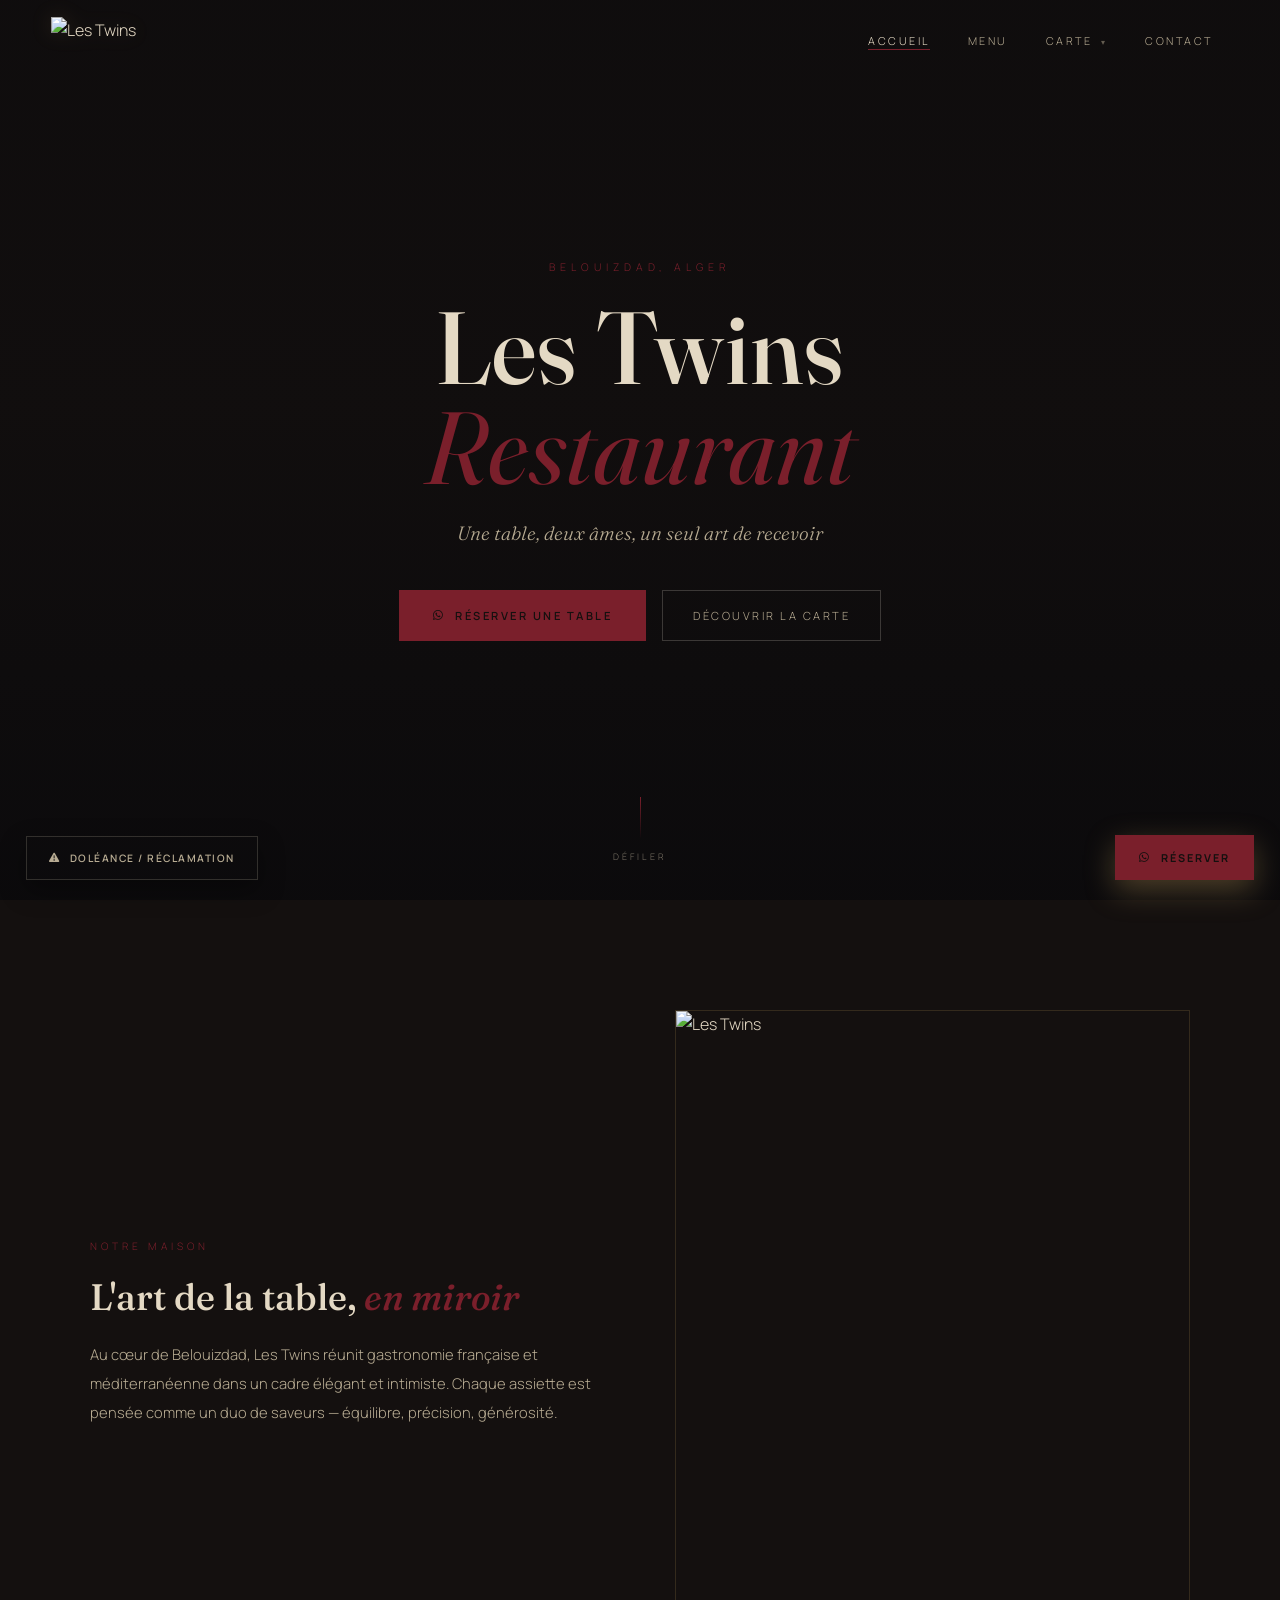
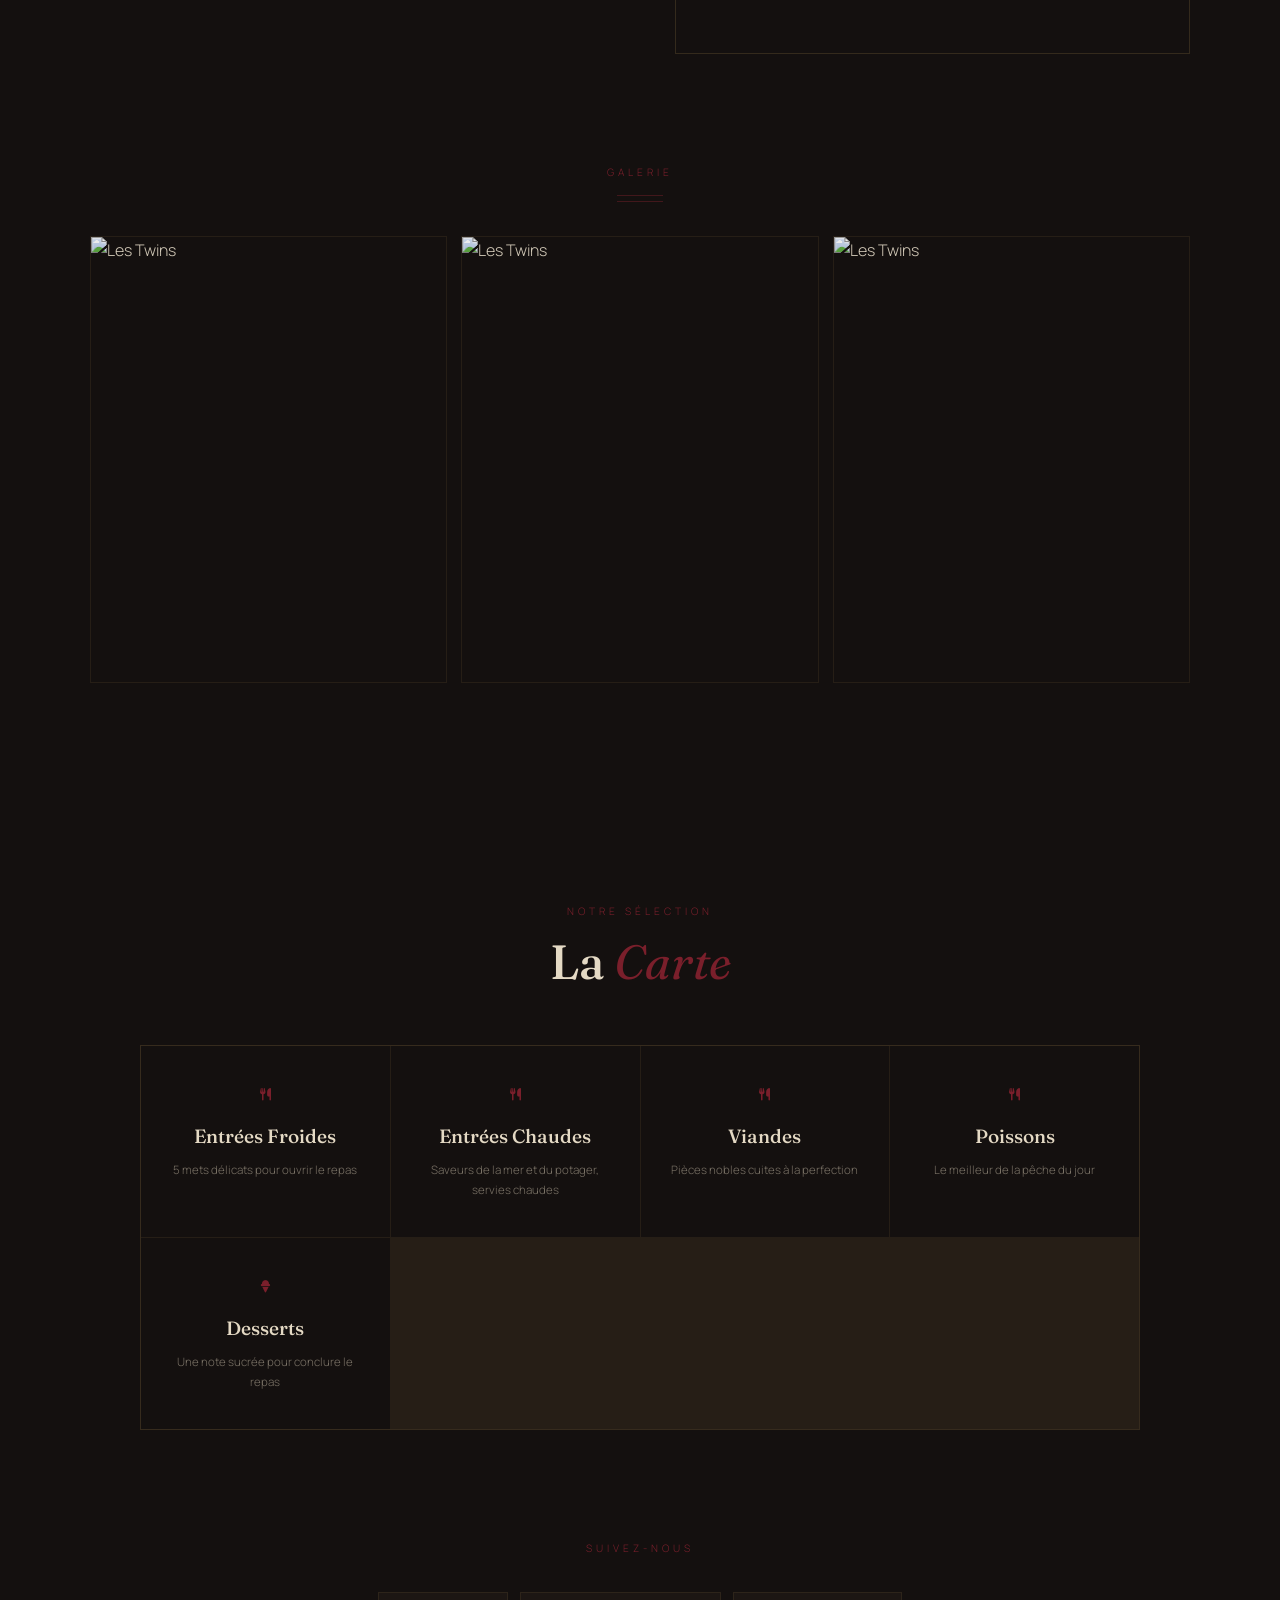
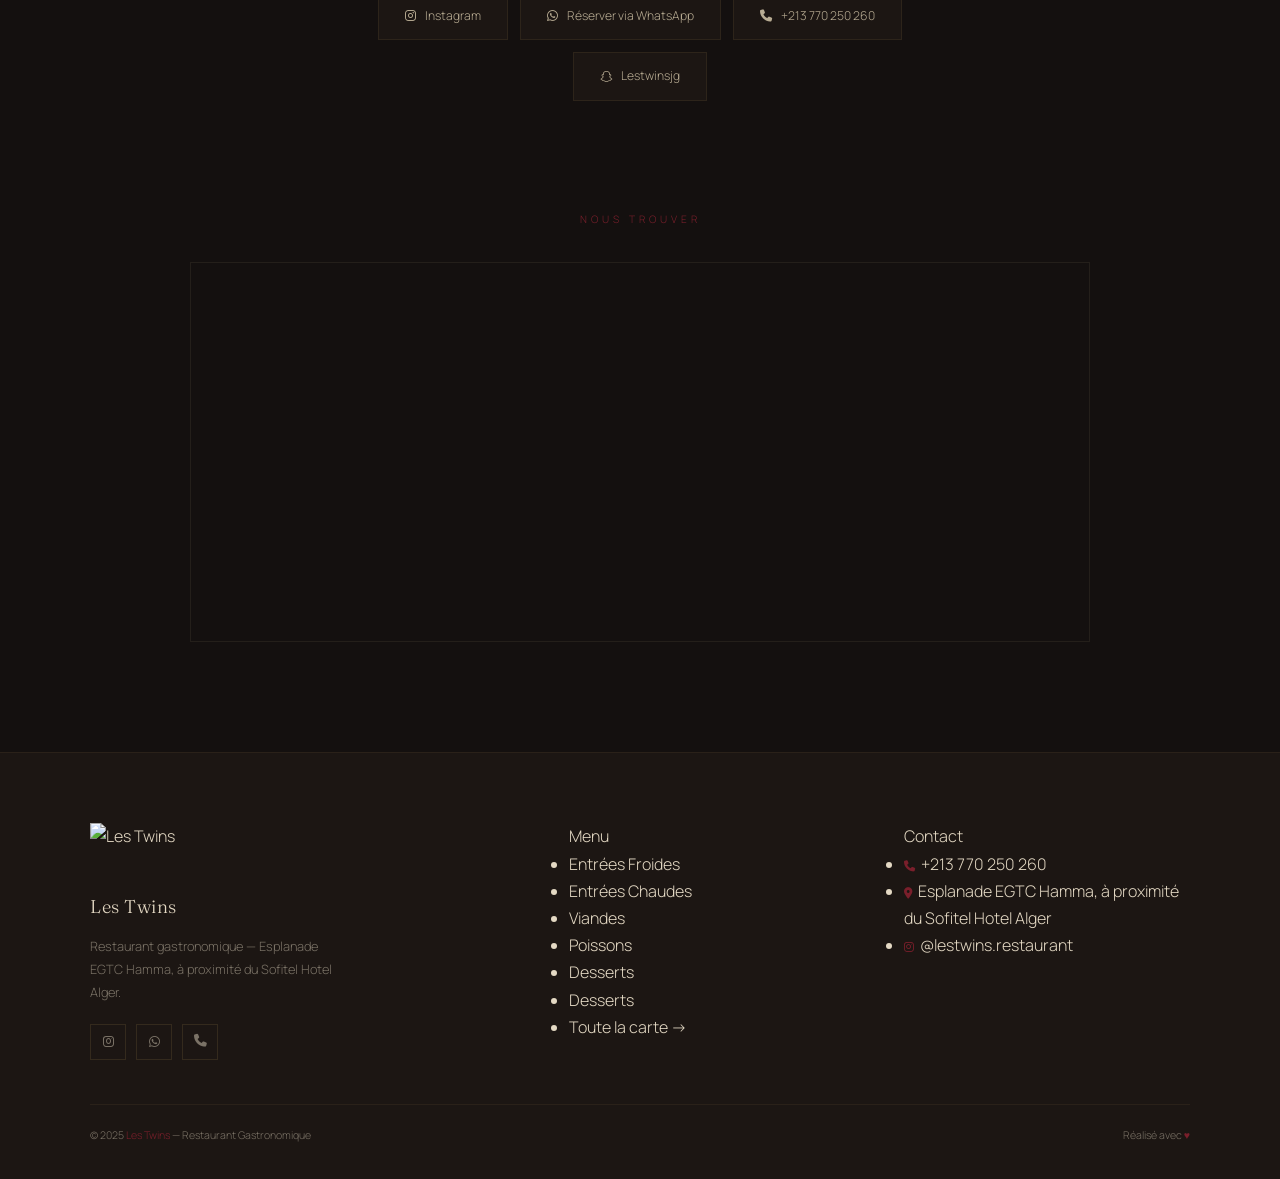
==== commit dbb2d700: "Add files via upload" ====
--- a/index.html
+++ b/index.html
@@ -104,7 +104,7 @@
     <div class="f-group"><div class="f-label">Téléphone</div><input class="f-input" id="r-phone" type="tel" placeholder="0X XX XX XX XX"></div>
     <div class="f-row">
       <div class="f-group"><div class="f-label">Date</div><input class="f-input" id="r-date" type="date"></div>
-      <div class="f-group"><div class="f-label">Heure</div><input class="f-input" id="r-time" type="time"></div>
+      <div class="f-group"><div class="f-label">Heure (20h00 – 22h30)</div><select class="f-input" id="r-time"><option value="">Choisir…</option><option value="20:00">20:00</option><option value="20:15">20:15</option><option value="20:30">20:30</option><option value="20:45">20:45</option><option value="21:00">21:00</option><option value="21:15">21:15</option><option value="21:30">21:30</option><option value="21:45">21:45</option><option value="22:00">22:00</option><option value="22:15">22:15</option><option value="22:30">22:30</option></select></div>
     </div>
     <div class="f-group"><div class="f-label">Nombre de couverts</div><input class="f-input" id="r-covers" type="number" min="1" placeholder="2"></div>
     <div class="f-group"><div class="f-label">Notes (optionnel)</div><input class="f-input" id="r-notes" placeholder="Allergie, occasion spéciale..."></div>
